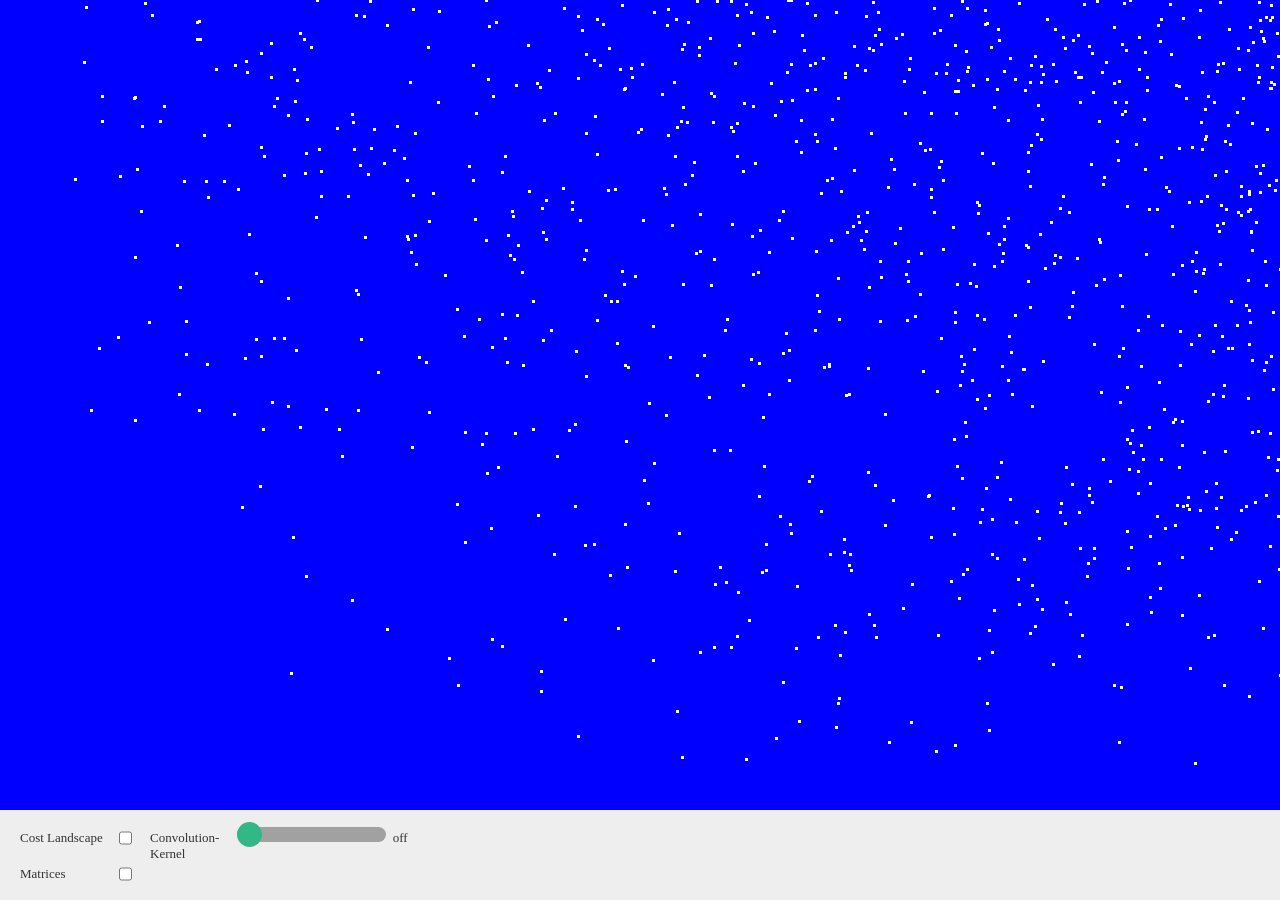
==== index.html @ 8661c01a "TF + FBOs" ====
<!DOCTYPE html>
<html lang="en">

<head>
    <meta charset="UTF-8">
    <meta http-equiv="X-UA-Compatible" content="IE=edge">
    <meta name="viewport" content="width=device-width, initial-scale=1.0">
    <title>Physarum - WebGL2</title>
    <link rel="stylesheet" href="css/main.css">
    <script type="module" src="js/main.js"></script>
    <link rel="icon" href="data:,"> <!-- Prevents favicon request -->
    <!-- Use gl-matrix-min -->
    <script src="gl-matrix-min.js"></script>
</head>

<body>
    <!-- Add Canvas of max size -->
    <canvas id="webgl-canvas"></canvas>

    <!-- Add Sliders -->
    <div class="bottombar">
        <div class="checkboxpanel">
            <div class="checkboxrow">
                <label for="checkbox" class="labeltext">Cost Landscape</label>
                <input type="checkbox" value="0" id="cost_checkbox" class="checkbox">
            </div>
            <div class="checkboxrow">
                <label for="checkbox2" class="labeltext">Matrices</label>
                <input type="checkbox" value="0" id="matrix_checkbox" class="checkbox">
            </div>
        </div>

        <div class="sliderpanel">
            <div class="sliderrow">
                <label for="slider" class="labeltext">Convolution-Kernel</label>
                <input type="range" step="1" min="1" max="30" value="1" id="conv_slider" class="slider">
                <div id="sliderlabel" class="labeltext">off</div>
            </div>
        </div>
        <div class="matrixpanel">
            <div class="matrix" id="matrix_1">
                <label for="matrix_1" class="labeltext">Model matrix</label>
                <div class="matrixgrid">
                    <input type="text" id="matrix_M_1_1" class="matrixelems" value="1">
                    <input type="text" id="matrix_M_1_2" class="matrixelems" value="0">
                    <input type="text" id="matrix_M_1_3" class="matrixelems" value="0">
                    <input type="text" id="matrix_M_1_4" class="matrixelems" value="0">
                    <input type="text" id="matrix_M_2_1" class="matrixelems" value="0">
                    <input type="text" id="matrix_M_2_2" class="matrixelems" value="1">
                    <input type="text" id="matrix_M_2_3" class="matrixelems" value="0">
                    <input type="text" id="matrix_M_2_4" class="matrixelems" value="0">
                    <input type="text" id="matrix_M_3_1" class="matrixelems" value="0">
                    <input type="text" id="matrix_M_3_2" class="matrixelems" value="0">
                    <input type="text" id="matrix_M_3_3" class="matrixelems" value="1">
                    <input type="text" id="matrix_M_3_4" class="matrixelems" value="0">
                    <input type="text" id="matrix_M_4_1" class="matrixelems" value="0">
                    <input type="text" id="matrix_M_4_2" class="matrixelems" value="0">
                    <input type="text" id="matrix_M_4_3" class="matrixelems" value="0">
                    <input type="text" id="matrix_M_4_4" class="matrixelems" value="1">
                </div>
            </div>
            <div class="matrix" id="matrix_2">
                <label for="matrix_2" class="labeltext">View matrix</label>
                <div class="matrixgrid">
                    <input type="text" id="matrix_V_1_1" class="matrixelems" value="1">
                    <input type="text" id="matrix_V_1_2" class="matrixelems" value="0">
                    <input type="text" id="matrix_V_1_3" class="matrixelems" value="0">
                    <input type="text" id="matrix_V_1_4" class="matrixelems" value="0">
                    <input type="text" id="matrix_V_2_1" class="matrixelems" value="0">
                    <input type="text" id="matrix_V_2_2" class="matrixelems" value="1">
                    <input type="text" id="matrix_V_2_3" class="matrixelems" value="0">
                    <input type="text" id="matrix_V_2_4" class="matrixelems" value="0">
                    <input type="text" id="matrix_V_3_1" class="matrixelems" value="0">
                    <input type="text" id="matrix_V_3_2" class="matrixelems" value="0">
                    <input type="text" id="matrix_V_3_3" class="matrixelems" value="1">
                    <input type="text" id="matrix_V_3_4" class="matrixelems" value="0">
                    <input type="text" id="matrix_V_4_1" class="matrixelems" value="0">
                    <input type="text" id="matrix_V_4_2" class="matrixelems" value="0">
                    <input type="text" id="matrix_V_4_3" class="matrixelems" value="0">
                    <input type="text" id="matrix_V_4_4" class="matrixelems" value="1">
                </div>
            </div>
            <div class="matrix" id="matrix_3">
                <label for="matrix_3" class="labeltext">Persp. matrix</label>
                <div class="matrixgrid">
                    <input type="text" id="matrix_P_1_1" class="matrixelems" value="1">
                    <input type="text" id="matrix_P_1_2" class="matrixelems" value="0">
                    <input type="text" id="matrix_P_1_3" class="matrixelems" value="0">
                    <input type="text" id="matrix_P_1_4" class="matrixelems" value="0">
                    <input type="text" id="matrix_P_2_1" class="matrixelems" value="0">
                    <input type="text" id="matrix_P_2_2" class="matrixelems" value="1">
                    <input type="text" id="matrix_P_2_3" class="matrixelems" value="0">
                    <input type="text" id="matrix_P_2_4" class="matrixelems" value="0">
                    <input type="text" id="matrix_P_3_1" class="matrixelems" value="0">
                    <input type="text" id="matrix_P_3_2" class="matrixelems" value="0">
                    <input type="text" id="matrix_P_3_3" class="matrixelems" value="1">
                    <input type="text" id="matrix_P_3_4" class="matrixelems" value="0">
                    <input type="text" id="matrix_P_4_1" class="matrixelems" value="0">
                    <input type="text" id="matrix_P_4_2" class="matrixelems" value="0">
                    <input type="text" id="matrix_P_4_3" class="matrixelems" value="0">
                    <input type="text" id="matrix_P_4_4" class="matrixelems" value="1">
                </div>
            </div>
        </div>
    </div>

    <script>
        var slider = document.getElementById("conv_slider");
        var sliderLabel = document.getElementById("sliderlabel");
        var output = document.getElementById("sliderlabel");
        const val = Math.abs(slider.value * 2 - 1);
        sliderLabel.innerHTML = val == 1 ? 'off' : val;

        const canvas = document.getElementById('webgl-canvas');
        canvas.width = window.innerWidth;
        const bottombar_height = 90; // used to be 65px;
        // canvas.height = 
        window.innerHeight = window.innerHeight - bottombar_height;
        canvas.height = window.innerHeight;

        // Add event listener to checkbox_2
        const matrix_checkbox = document.getElementById('matrix_checkbox');
        matrix_checkbox.checked = false;
        // hide matrix when checkbox is unchecked
        const bottombar = document.querySelector('.bottombar');
        const matrixpanel = document.querySelector('.matrixpanel');
        const sliderpanel = document.querySelector('.sliderpanel');
        matrixpanel.style.visibility = matrix_checkbox.checked ? 'visible' : 'hidden';
        matrixpanel.style.display = matrix_checkbox.checked ? 'none' : 'flex';
        sliderpanel.style.display = matrix_checkbox.checked ? 'none' : 'block';

        matrix_checkbox.addEventListener('change', (event) => {
            bottombar.style.height = event.target.checked ? '150px' : '70px';
            matrixpanel.style.visibility = matrix_checkbox.checked ? 'visible' : 'hidden';
            sliderpanel.style.display = event.target.checked ? 'none' : 'block'; // hide slider when matrix is visible
        });

    </script>

</body>

</html>
---- css/main.css ----
body {
  margin: 0px;
  height: 100vh;
}

canvas {
  display: block;
}

.bottombar {
  display: flex;
  position: fixed;
  bottom: 0;
  left: 0;
  right: 0;
  background: #EEEEEE;
  height: 70px;
  justify-content: left;
  align-items: top;
  text-align: center;
  padding: 10px;
}

.checkboxpanel {
  /* vertical flow */
  display: flex;
  flex-direction: column;
  justify-content: top;
  align-items: top;
  align-items: top;
  text-align: left;
}

.checkboxrow {
  display: flex;
  flex-direction: row;
  justify-content: left;
  align-items: top;
  text-align: left;
  padding: 5px;
}


.labeltext {
  text-align: left;
  color: #333;
  padding: 5px;
  width: 90px;
  font-size: 13px;
}

.sliderpanel {
  display: flex;
  float: center;
  align-items: top;
  text-align: center;
}

.sliderrow {
  display: flex;
  flex-direction: row;
  justify-content: left;
  align-items: top;
  text-align: left;
  padding: 5px;
}

.slider {
  -webkit-appearance: none;
  width: 50%;
  height: 15px;
  border-radius: 15px;
  background: #8f8f8f;
  outline: none;
  opacity: 0.8;
  -webkit-transition: .2s;
  transition: opacity 1s;
}

.slider::-webkit-slider-thumb {
  -webkit-appearance: none;
  appearance: none;
  width: 25px;
  height: 25px;
  border-radius: 50%;
  background: #04AA6D;
  cursor: pointer;
}

.slider::-moz-range-thumb {
  width: 25px;
  height: 25px;
  border-radius: 50%;
  background: #ffffff;
  cursor: pointer;
  border: rgb(91, 91, 91) 2px solid;
}

.matrix {
  display: flex;
  flex-direction: column;
  justify-content: center;
  font-family: 'Roboto', sans-serif;
  border: 1px solid #d3d3d3;
  padding: 0px;
  width: 50%;
  margin: 0px;
}

.matrixelems {
  width: 12px;
  font-weight: 100;
  font-family: 'Roboto', sans-serif;
  font-size: 12px;
}

.matrixpanel {
  visibility: visible;
  display: flex;
  flex-direction: row;
  justify-content: center;
  align-items: center;
  text-align: center;
  font-size: 100px;
  font-weight: 100;
  font-family: 'Roboto', sans-serif;
}

.matrixgrid {
  /* in grid of 3 */
  display: grid;
  /* grid-template-columns: 1fr 1fr 1fr 1fr; 4 columns, fr means 1 fraction */
  grid-template-columns: repeat(4, 0fr);
  grid-gap: 2px;
  padding: 0px;
  margin: 0px;
  justify-content: center;
}
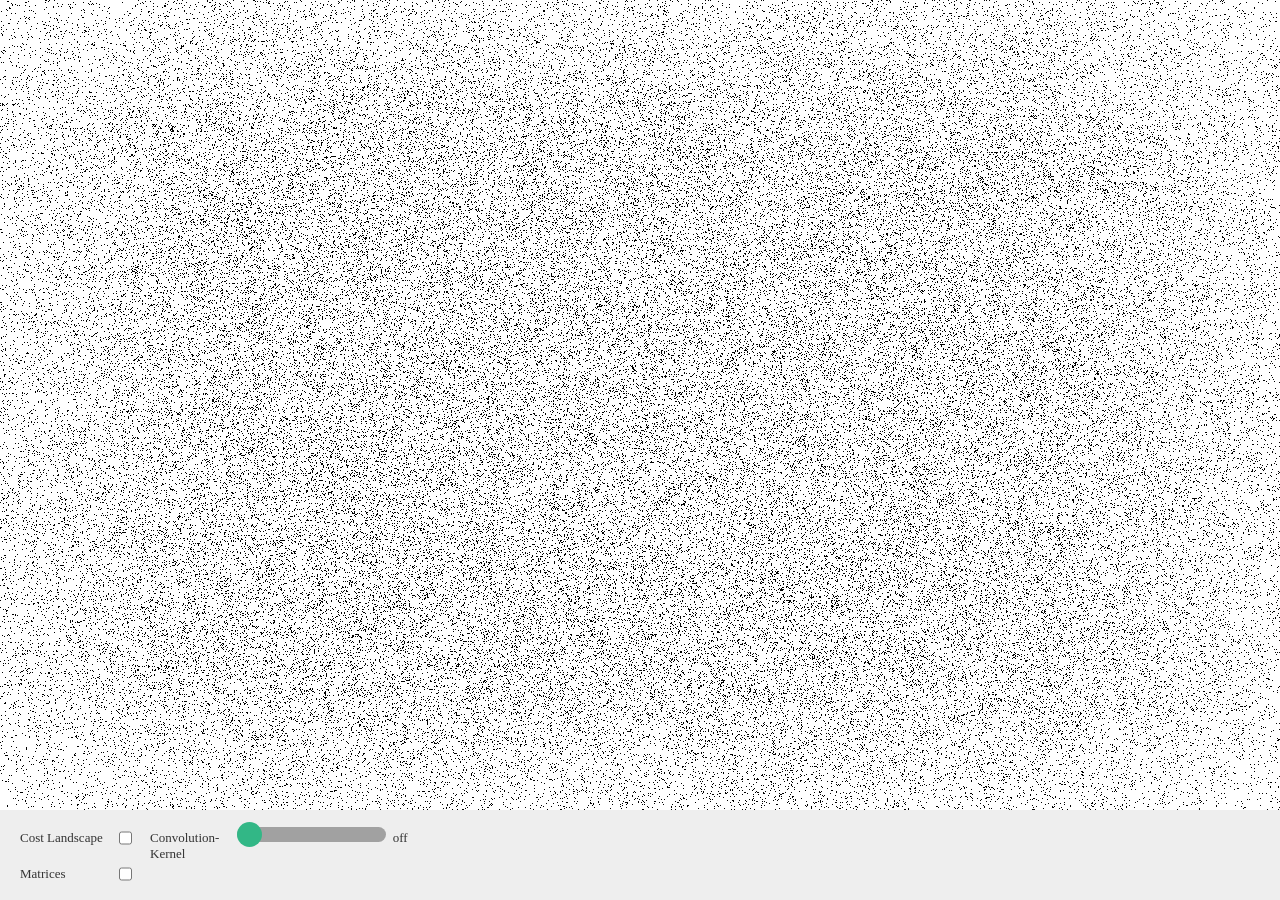
==== commit 2eb23f79: "revisiting TF: pixel_unpack_buffer technique now working" ====
--- a/index.html
+++ b/index.html
@@ -7,7 +7,7 @@
     <meta name="viewport" content="width=device-width, initial-scale=1.0">
     <title>Physarum - WebGL2</title>
     <link rel="stylesheet" href="css/main.css">
-    <script type="module" src="js/main.js"></script>
+    <script type="module" src="js/tf.js"></script>
     <link rel="icon" href="data:,"> <!-- Prevents favicon request -->
     <!-- Use gl-matrix-min -->
     <script src="gl-matrix-min.js"></script>
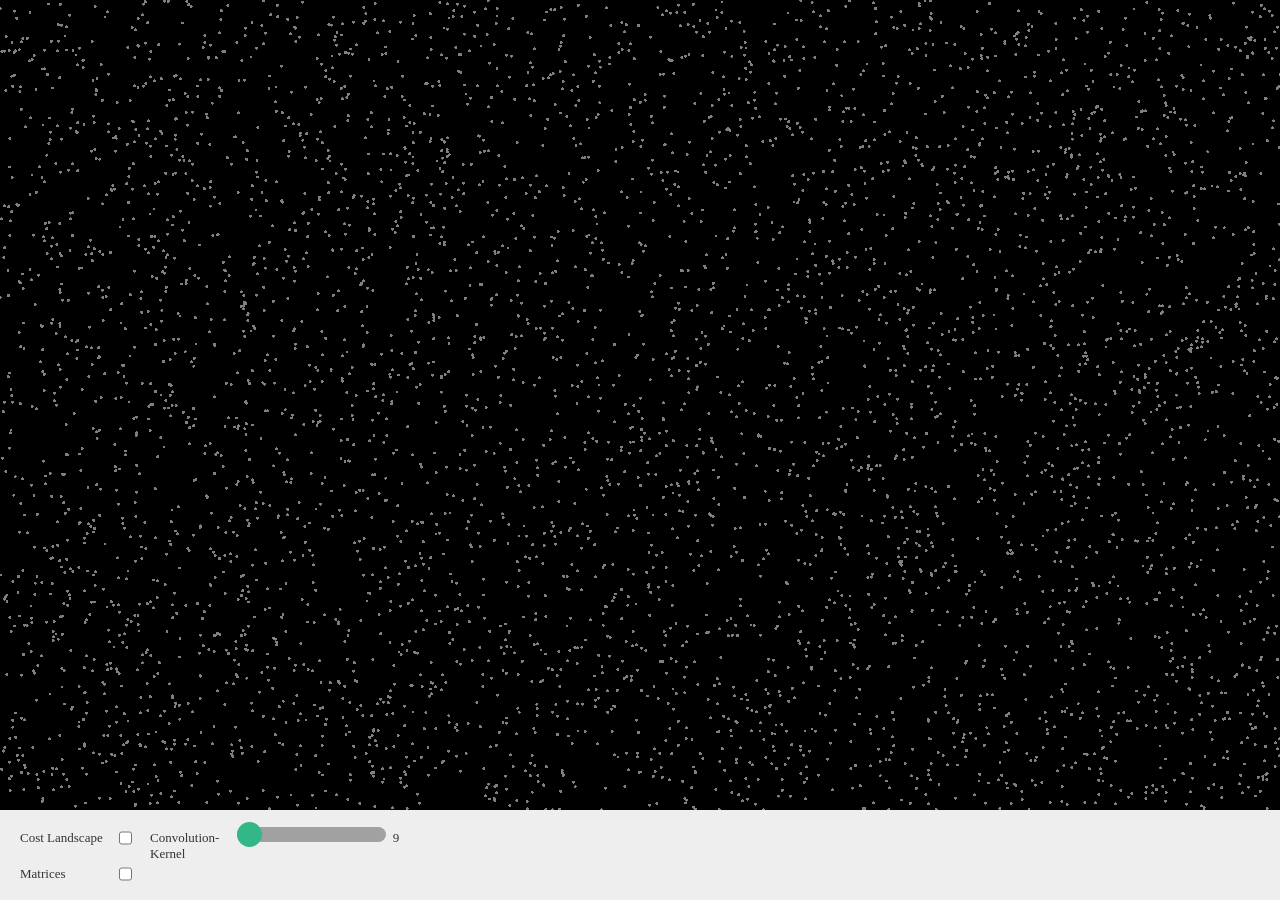
==== commit ac83e2f7: "Slider Value to be non-zero by default" ====
--- a/index.html
+++ b/index.html
@@ -33,7 +33,7 @@
         <div class="sliderpanel">
             <div class="sliderrow">
                 <label for="slider" class="labeltext">Convolution-Kernel</label>
-                <input type="range" step="1" min="1" max="30" value="1" id="conv_slider" class="slider">
+                <input type="range" step="1" min="5" max="30" value="1" id="conv_slider" class="slider">
                 <div id="sliderlabel" class="labeltext">off</div>
             </div>
         </div>
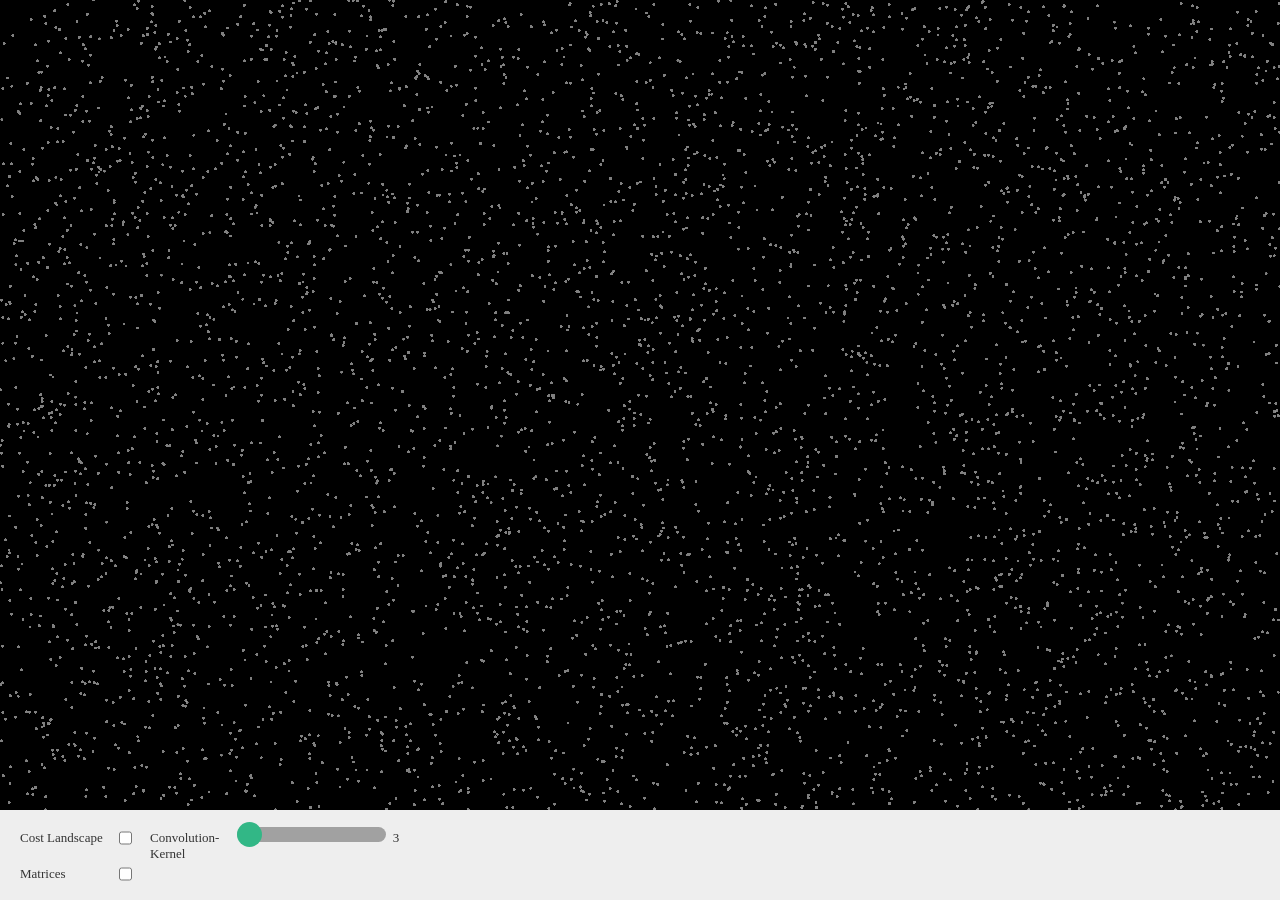
==== commit 740514b8: "Lowered initial convolution value to 3x3" ====
--- a/index.html
+++ b/index.html
@@ -33,7 +33,7 @@
         <div class="sliderpanel">
             <div class="sliderrow">
                 <label for="slider" class="labeltext">Convolution-Kernel</label>
-                <input type="range" step="1" min="5" max="30" value="1" id="conv_slider" class="slider">
+                <input type="range" step="1" min="2" max="30" value="1" id="conv_slider" class="slider">
                 <div id="sliderlabel" class="labeltext">off</div>
             </div>
         </div>
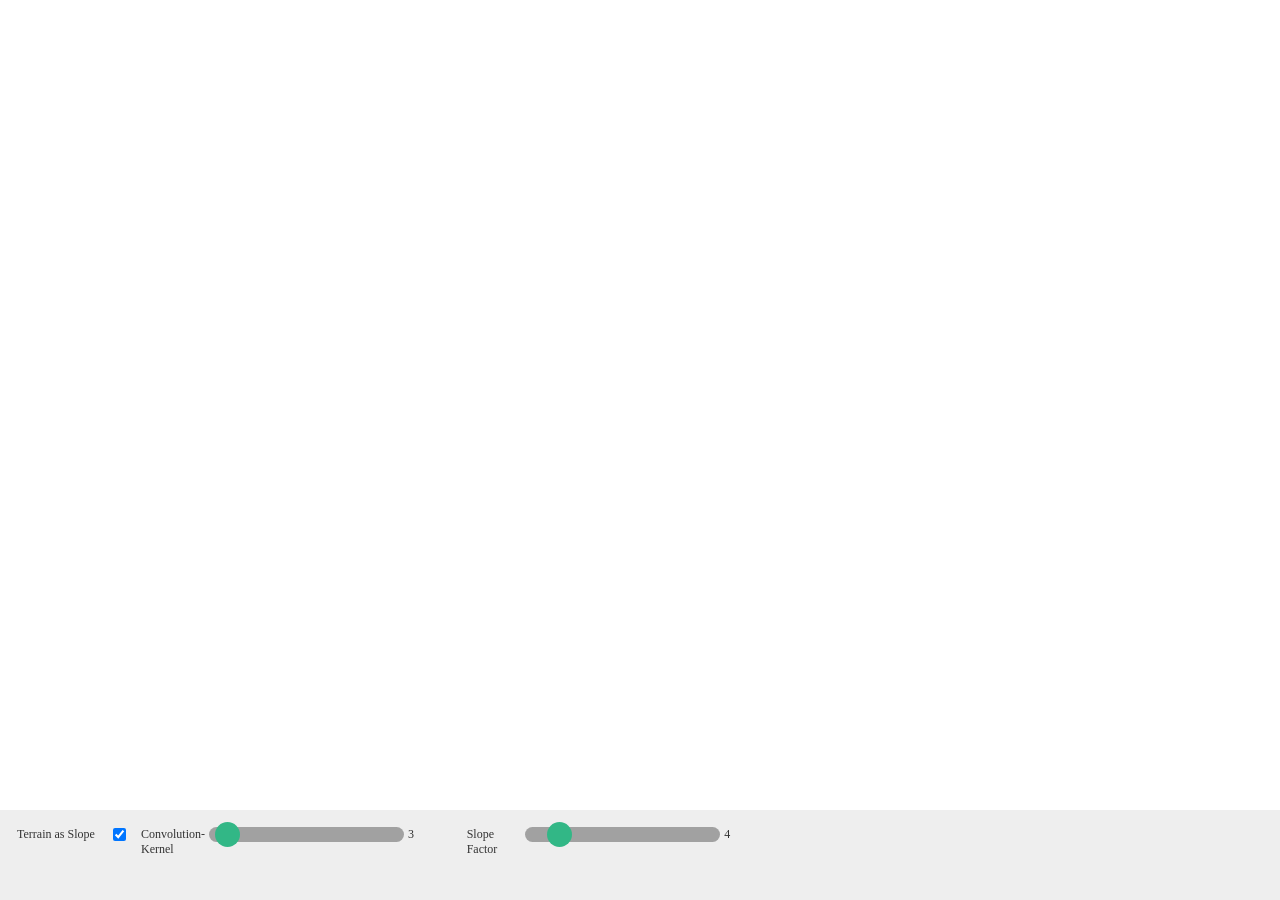
==== commit 3ca08314: "feat: slope factor slider, clean-ups" ====
--- a/index.html
+++ b/index.html
@@ -21,10 +21,10 @@
     <div class="bottombar">
         <div class="checkboxpanel">
             <div class="checkboxrow">
-                <label for="checkbox" class="labeltext">Cost Landscape</label>
-                <input type="checkbox" value="0" id="cost_checkbox" class="checkbox">
+                <label for="slope_checkbox" class="labeltext">Terrain as Slope</label>
+                <input type="checkbox" checked="1" id="slope_checkbox" class="checkbox">
             </div>
-            <div class="checkboxrow">
+            <div class="checkboxrow" id="matrix_checkbox_row" style="display: none;">
                 <label for="checkbox2" class="labeltext">Matrices</label>
                 <input type="checkbox" value="0" id="matrix_checkbox" class="checkbox">
             </div>
@@ -32,9 +32,13 @@
 
         <div class="sliderpanel">
             <div class="sliderrow">
-                <label for="slider" class="labeltext">Convolution-Kernel</label>
-                <input type="range" step="1" min="2" max="30" value="1" id="conv_slider" class="slider">
-                <div id="sliderlabel" class="labeltext">off</div>
+                <label for="conv_slider" class="labeltext">Convolution-Kernel</label>
+                <input type="range" step="1" min="1" max="30" value="2" id="conv_slider" class="slider">
+                <div id="conv_slider_label" class="labeltext">off</div>
+
+                <label for="slope_slider" class="labeltext">Slope Factor</label>
+                <input type="range" step="0.01" min="1" max="25" value="4" id="slope_slider" class="slider">
+                <div id="slope_slider_label" class="labeltext">1</div>
             </div>
         </div>
         <div class="matrixpanel">
@@ -105,11 +109,15 @@
     </div>
 
     <script>
-        var slider = document.getElementById("conv_slider");
-        var sliderLabel = document.getElementById("sliderlabel");
-        var output = document.getElementById("sliderlabel");
-        const val = Math.abs(slider.value * 2 - 1);
-        sliderLabel.innerHTML = val == 1 ? 'off' : val;
+        var convSlider = document.getElementById("conv_slider");
+        var conv_slider_label = document.getElementById("conv_slider_label");
+        var output = document.getElementById("conv_slider_label");
+        const val = Math.abs(convSlider.value * 2 - 1);
+        conv_slider_label.innerHTML = val == 1 ? 'off' : val;
+
+        var slopeSlider = document.getElementById("slope_slider");
+        var slope_slider_label = document.getElementById("slope_slider_label");
+        slope_slider_label.innerHTML = slopeSlider.value;
 
         const canvas = document.getElementById('webgl-canvas');
         canvas.width = window.innerWidth;
--- a/css/main.css
+++ b/css/main.css
@@ -34,8 +34,9 @@
 .checkboxrow {
   display: flex;
   flex-direction: row;
+  flex-wrap: wrap;
   justify-content: left;
-  align-items: top;
+  align-items: center;
   text-align: left;
   padding: 5px;
 }
@@ -44,9 +45,9 @@
 .labeltext {
   text-align: left;
   color: #333;
-  padding: 5px;
+  padding: 2px;
   width: 90px;
-  font-size: 13px;
+  font-size: 12px;
 }
 
 .sliderpanel {
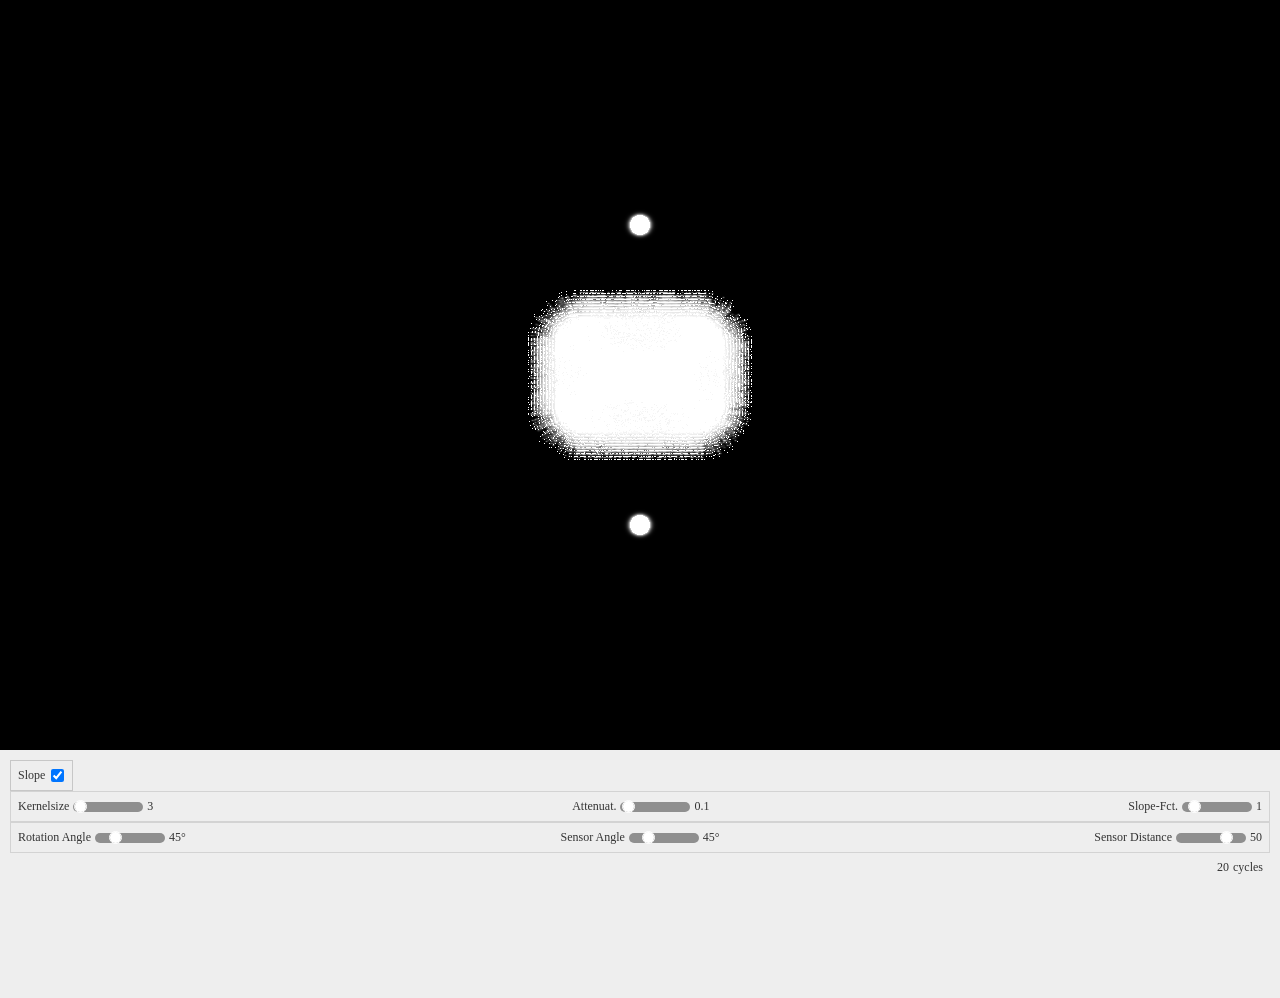
==== commit ca7e2493: "feat: all values as sliders" ====
--- a/index.html
+++ b/index.html
@@ -21,7 +21,7 @@
     <div class="bottombar">
         <div class="checkboxpanel">
             <div class="checkboxrow">
-                <label for="slope_checkbox" class="labeltext">Terrain as Slope</label>
+                <label for="slope_checkbox" class="labeltext">Slope</label>
                 <input type="checkbox" checked="1" id="slope_checkbox" class="checkbox">
             </div>
             <div class="checkboxrow" id="matrix_checkbox_row" style="display: none;">
@@ -32,15 +32,51 @@
 
         <div class="sliderpanel">
             <div class="sliderrow">
-                <label for="conv_slider" class="labeltext">Convolution-Kernel</label>
-                <input type="range" step="1" min="1" max="30" value="2" id="conv_slider" class="slider">
-                <div id="conv_slider_label" class="labeltext">off</div>
+                <div class="sliderAndLabel">
+                    <label for="conv_slider" class="labeltext">Kernelsize</label>
+                    <input type="range" step="1" min="1" max="30" value="2" id="conv_slider" class="slider">
+                    <div id="conv_slider_label" class="labeltext">off</div>
+                </div>
 
-                <label for="slope_slider" class="labeltext">Slope Factor</label>
-                <input type="range" step="0.01" min="1" max="25" value="4" id="slope_slider" class="slider">
-                <div id="slope_slider_label" class="labeltext">1</div>
+                <div class="sliderAndLabel">
+                    <label for="attenuation_slider" class="labeltext">Attenuat.</label>
+                    <input type="range" step="0.01" min="0" max="0.25" value="0.1" id="attenuation_slider" class="slider">
+                    <div id="attenuation_slider_label" class="labeltext">0.0</div>
+                </div>
+
+                <div class="sliderAndLabel">
+                    <label for="slope_slider" class="labeltext">Slope-Fct.</label>
+                    <input type="range" step="1" min="1" max="25" value="4" id="slope_slider" class="slider">
+                    <div id="slope_slider_label" class="labeltext">1</div>
+                </div>
             </div>
+
+            <div class="sliderrow">
+                <div class="sliderAndLabel">
+                    <label for="RA_slider" class="labeltext">Rotation Angle</label>
+                    <input type="range" step="0.5" min="0" max="180.0" value="0" id="RA_slider" class="slider">
+                    <div id="RA_slider_label" class="labeltext deg">0</div>
+                </div>
+
+                <div class="sliderAndLabel">
+                    <label for="SA_slider_slider" class="labeltext">Sensor Angle</label>
+                    <input type="range" step="0.5" min="1" max="180" value="0" id="SA_slider" class="slider">
+                    <div id="SA_slider_label" class="labeltext deg">0</div>
+                </div>
+
+                <div class="sliderAndLabel">
+                    <label for="SD_slider" class="labeltext">Sensor Distance</label>
+                    <input type="range" step="0.5" min="1" max="65" value="8" id="SD_slider" class="slider">
+                    <div id="SD_slider_label" class="labeltext">0</div>
+                </div>
+            </div>
+            <div class="textpanel">
+                <footer class="labeltext" id="iteration">0</footer>
+                <footer class="labeltext">cycles</footer>
+            </div>
+            
         </div>
+
         <div class="matrixpanel">
             <div class="matrix" id="matrix_1">
                 <label for="matrix_1" class="labeltext">Model matrix</label>
@@ -109,19 +145,16 @@
     </div>
 
     <script>
+        /* Convolution Slider */
         var convSlider = document.getElementById("conv_slider");
-        var conv_slider_label = document.getElementById("conv_slider_label");
+        var convSlider_label = document.getElementById("conv_slider_label");
         var output = document.getElementById("conv_slider_label");
-        const val = Math.abs(convSlider.value * 2 - 1);
-        conv_slider_label.innerHTML = val == 1 ? 'off' : val;
-
-        var slopeSlider = document.getElementById("slope_slider");
-        var slope_slider_label = document.getElementById("slope_slider_label");
-        slope_slider_label.innerHTML = slopeSlider.value;
+        const canvSlider_val = Math.abs(convSlider.value * 2 - 1);
+        convSlider_label.innerHTML = canvSlider_val == 1 ? 'off' : canvSlider_val;
 
         const canvas = document.getElementById('webgl-canvas');
         canvas.width = window.innerWidth;
-        const bottombar_height = 90; // used to be 65px;
+        const bottombar_height = 150; // used to be 65px;
         // canvas.height = 
         window.innerHeight = window.innerHeight - bottombar_height;
         canvas.height = window.innerHeight;
--- a/css/main.css
+++ b/css/main.css
@@ -4,21 +4,33 @@
 }
 
 canvas {
-  display: block;
+  display: flex;
+  flex-direction: row;
+  justify-content: center;
 }
 
 .bottombar {
   display: flex;
-  position: fixed;
-  bottom: 0;
-  left: 0;
-  right: 0;
+  flex-wrap: wrap;
+  flex-direction: row;
+
   background: #EEEEEE;
-  height: 70px;
+  width: auto;
+  height: auto;
   justify-content: left;
   align-items: top;
   text-align: center;
   padding: 10px;
+}
+
+.textpanel {
+  width: auto;
+  display: flex;
+  flex-direction: row;
+  justify-content: right;
+  align-items: right;
+  text-align: right;
+  padding: 5px;
 }
 
 .checkboxpanel {
@@ -27,53 +39,64 @@
   flex-direction: column;
   justify-content: top;
   align-items: top;
-  align-items: top;
   text-align: left;
+  width: auto;
 }
 
 .checkboxrow {
   display: flex;
   flex-direction: row;
-  flex-wrap: wrap;
-  justify-content: left;
+  justify-content: center;
   align-items: center;
-  text-align: left;
   padding: 5px;
+  border: 1px solid rgb(199, 199, 199);
 }
-
 
 .labeltext {
   text-align: left;
   color: #333;
   padding: 2px;
-  width: 90px;
+  width: auto;
   font-size: 12px;
+}
+.deg:after {
+  content: "°";
 }
 
 .sliderpanel {
-  display: flex;
+  display: flex; 
   float: center;
+  flex-direction: row;
   align-items: top;
   text-align: center;
+  width: 100%;
+}
+
+.sliderAndLabel {
+  display: flex;
+  flex-direction: row;
+  align-items: center;
+  text-align: center;
+  padding: 5px;
 }
 
 .sliderrow {
   display: flex;
   flex-direction: row;
-  justify-content: left;
+  justify-content: space-between;
   align-items: top;
   text-align: left;
-  padding: 5px;
+  border: 1px solid #d3d3d3;
 }
 
 .slider {
   -webkit-appearance: none;
-  width: 50%;
-  height: 15px;
-  border-radius: 15px;
+  width: 70px;
+  height: 10px;
+  border-radius: 8px;
   background: #8f8f8f;
   outline: none;
-  opacity: 0.8;
+  opacity: 1.0;
   -webkit-transition: .2s;
   transition: opacity 1s;
 }
@@ -81,10 +104,12 @@
 .slider::-webkit-slider-thumb {
   -webkit-appearance: none;
   appearance: none;
-  width: 25px;
-  height: 25px;
+  width: 11px;
+  height: 11px;
   border-radius: 50%;
-  background: #04AA6D;
+  outline: 1px solid #000;
+  outline-color: rgb(255, 255, 255);
+  background: #ffffff;
   cursor: pointer;
 }
 
@@ -94,7 +119,7 @@
   border-radius: 50%;
   background: #ffffff;
   cursor: pointer;
-  border: rgb(91, 91, 91) 2px solid;
+  border: rgb(255, 0, 0) 2px solid;
 }
 
 .matrix {
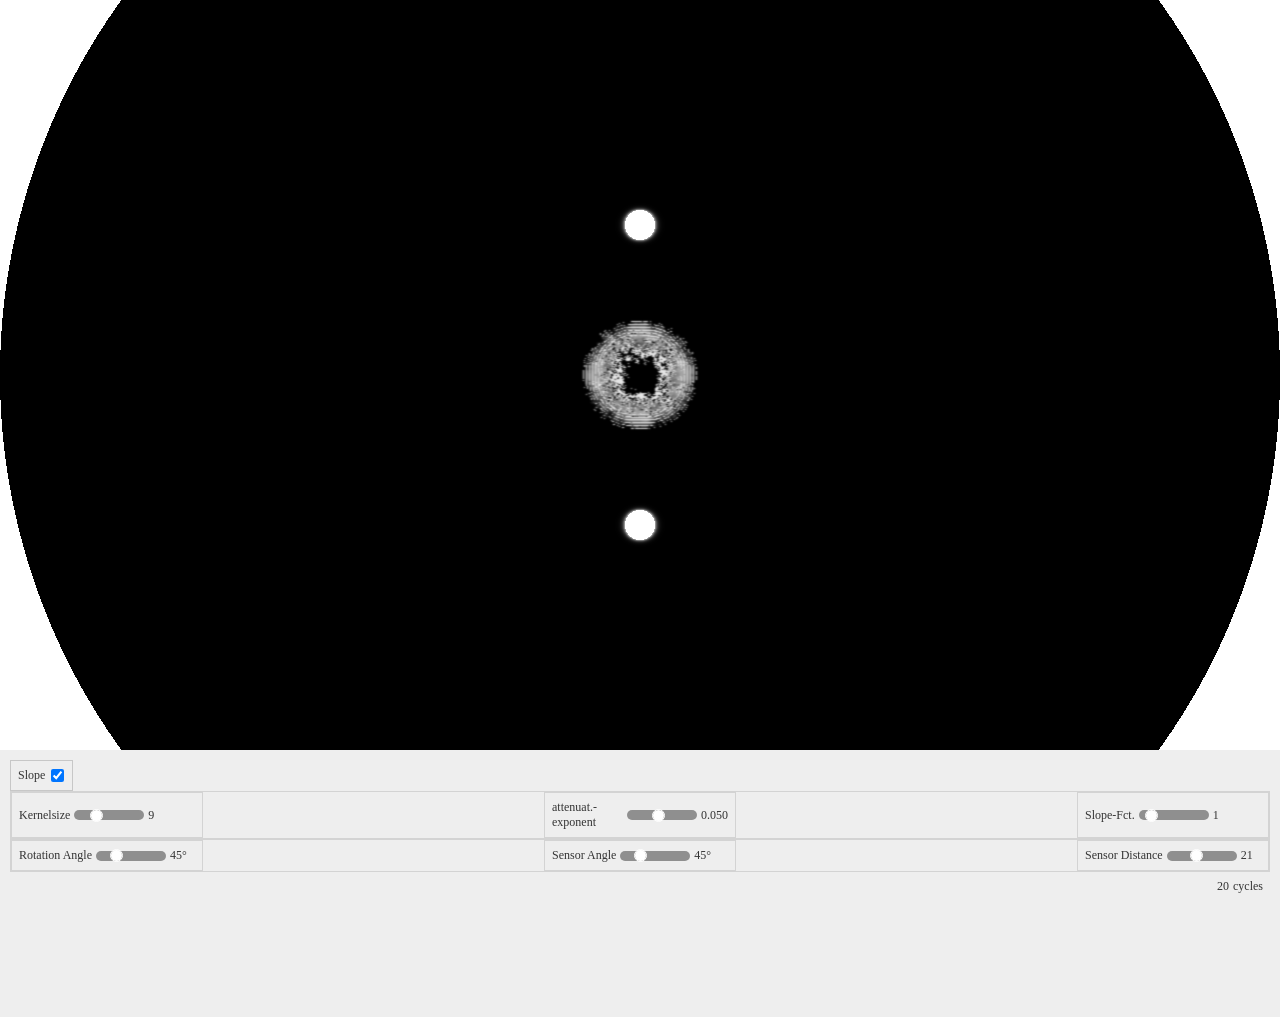
==== commit 76f19641: "current version converges well" ====
--- a/index.html
+++ b/index.html
@@ -39,9 +39,9 @@
                 </div>
 
                 <div class="sliderAndLabel">
-                    <label for="attenuation_slider" class="labeltext">Attenuat.</label>
-                    <input type="range" step="0.01" min="0" max="0.25" value="0.1" id="attenuation_slider" class="slider">
-                    <div id="attenuation_slider_label" class="labeltext">0.0</div>
+                    <label for="attenuation_slider" class="labeltext">attenuat.-exponent</label>
+                    <input type="range" step="0.01" min="0" max="3" value="1" id="attenuation_slider" class="slider">
+                    <div id="attenuation_slider_label" class="labeltext exp">0.0</div>
                 </div>
 
                 <div class="sliderAndLabel">
@@ -54,19 +54,19 @@
             <div class="sliderrow">
                 <div class="sliderAndLabel">
                     <label for="RA_slider" class="labeltext">Rotation Angle</label>
-                    <input type="range" step="0.5" min="0" max="180.0" value="0" id="RA_slider" class="slider">
+                    <input type="range" step="0.5" min="1" max="180" value="45" id="RA_slider" class="slider">
                     <div id="RA_slider_label" class="labeltext deg">0</div>
                 </div>
 
                 <div class="sliderAndLabel">
                     <label for="SA_slider_slider" class="labeltext">Sensor Angle</label>
-                    <input type="range" step="0.5" min="1" max="180" value="0" id="SA_slider" class="slider">
+                    <input type="range" step="0.5" min="0" max="180" value="45" id="SA_slider" class="slider">
                     <div id="SA_slider_label" class="labeltext deg">0</div>
                 </div>
 
                 <div class="sliderAndLabel">
                     <label for="SD_slider" class="labeltext">Sensor Distance</label>
-                    <input type="range" step="0.5" min="1" max="65" value="8" id="SD_slider" class="slider">
+                    <input type="range" step="1" min="0" max="50" value="8" id="SD_slider" class="slider">
                     <div id="SD_slider_label" class="labeltext">0</div>
                 </div>
             </div>
--- a/css/main.css
+++ b/css/main.css
@@ -62,7 +62,9 @@
 .deg:after {
   content: "°";
 }
-
+.rad:before {
+  content: "π/";
+}
 .sliderpanel {
   display: flex; 
   float: center;
@@ -73,6 +75,8 @@
 }
 
 .sliderAndLabel {
+  border: 1px solid #d3d3d3;
+  width: 180px;
   display: flex;
   flex-direction: row;
   align-items: center;
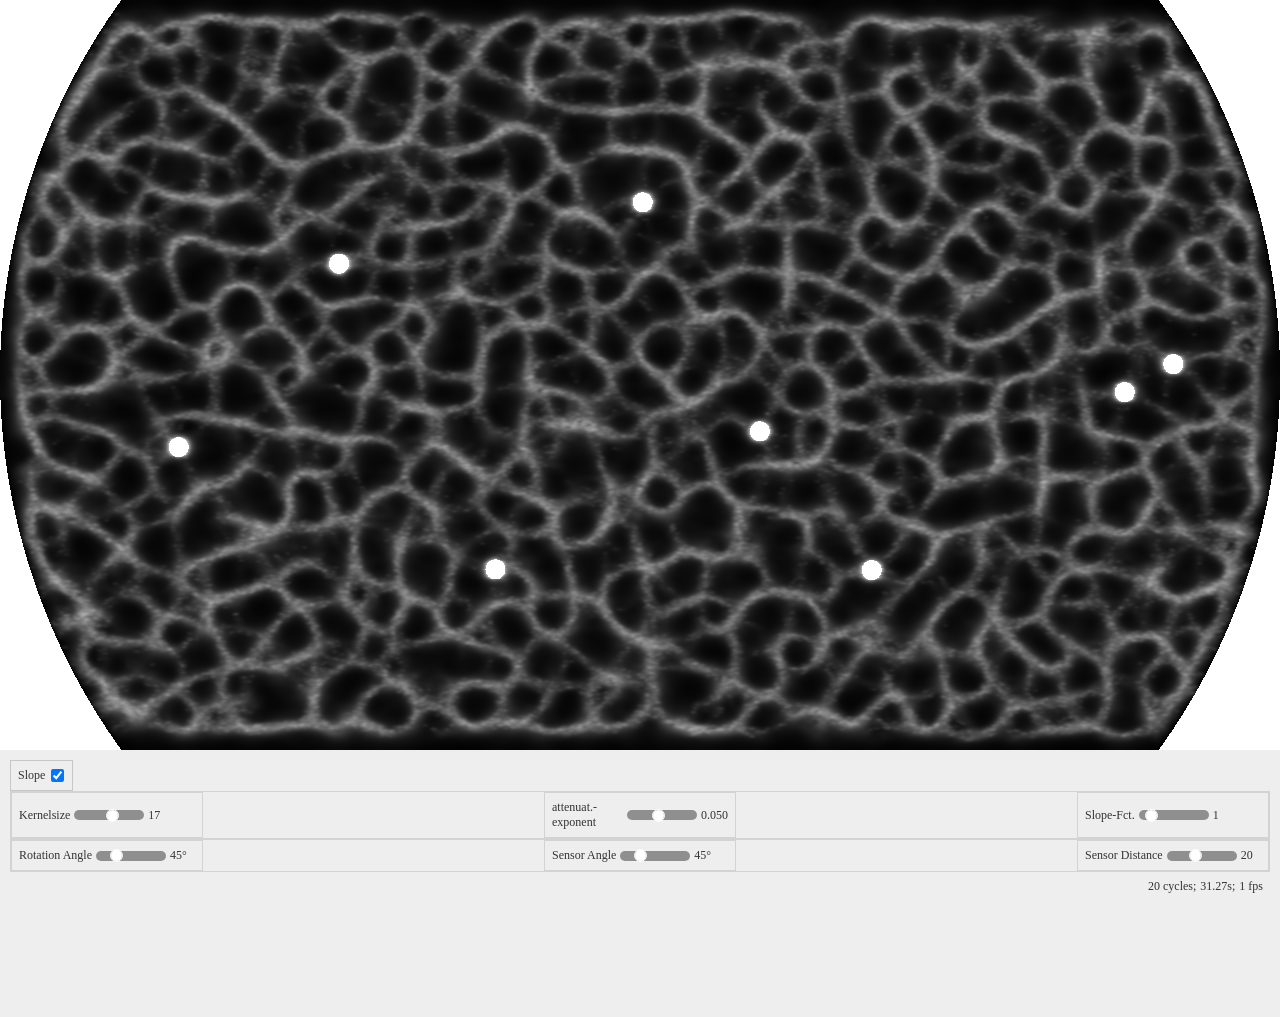
==== commit 030f7a69: "feat: performance metrics" ====
--- a/index.html
+++ b/index.html
@@ -72,7 +72,8 @@
             </div>
             <div class="textpanel">
                 <footer class="labeltext" id="iteration">0</footer>
-                <footer class="labeltext">cycles</footer>
+                <footer class="labeltext" id="time">0</footer>
+                <footer class="labeltext" id="fps">0</footer>
             </div>
             
         </div>
@@ -176,6 +177,22 @@
             sliderpanel.style.display = event.target.checked ? 'none' : 'block'; // hide slider when matrix is visible
         });
 
+        /* Time */
+        var timer = document.getElementById("time");
+        var iteration = document.getElementById("iteration");
+        var fps = document.getElementById("fps");
+        const now = performance.now();
+        timer.innerHTML = now;
+        // update over time
+        setInterval(() => {
+            const now = performance.now();
+            const seconds = (now/1000).toFixed(2);
+            const frames = iteration.innerHTML;
+            timer.innerHTML = seconds;
+            fps.innerHTML = (frames/seconds).toFixed(0);
+        }, 1);
+
+
     </script>
 
 </body>
--- a/css/main.css
+++ b/css/main.css
@@ -65,6 +65,16 @@
 .rad:before {
   content: "π/";
 }
+#iteration:after {
+  content: " cycles;";
+}
+#time:after {
+  content: "s;";
+}
+#fps:after {
+  content: " fps";
+}
+
 .sliderpanel {
   display: flex; 
   float: center;
